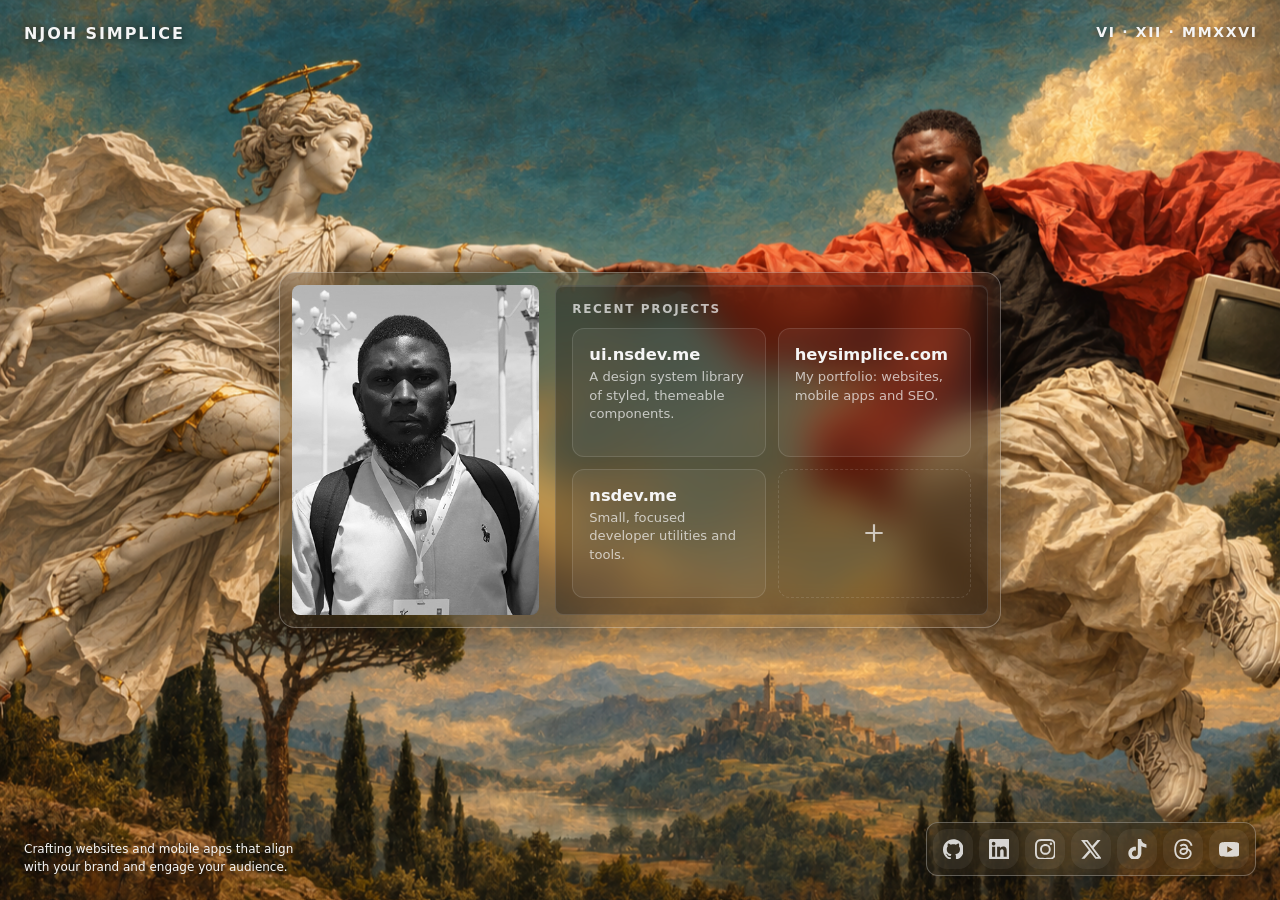
==== public/index.html @ aa4bbde0 "Build linktree page: glass card, dock, icons and site metadata Add the single-page link hub: black &" ====
<!doctype html>
<html lang="en">
  <head>
    <meta charset="UTF-8" />
    <meta name="viewport" content="width=device-width, initial-scale=1.0" />
    <title>Njoh Simplice Links</title>
    <meta
      name="description"
      content="All the links to Njoh Simplice's profiles and projects in one place."
    />
    <meta name="theme-color" content="#000000" />
    <link rel="icon" href="./favicon.ico" sizes="48x48" />
    <link rel="icon" href="./icon-192.png" type="image/png" sizes="192x192" />
    <link rel="apple-touch-icon" href="./apple-touch-icon.png" />
    <link rel="manifest" href="./manifest.webmanifest" />
    <link rel="preload" as="image" href="./assets/images/background.png" />
    <link
      rel="preload"
      as="font"
      type="font/woff2"
      href="./assets/fonts/host-grotesk-latin.woff2"
      crossorigin
    />
    <link rel="stylesheet" href="./src/css/main.css" />
  </head>
  <body>
    <svg width="0" height="0" style="position: absolute" aria-hidden="true">
      <symbol id="i-github" viewBox="0 0 24 24">
        <path
          d="M12 .297c-6.63 0-12 5.373-12 12 0 5.303 3.438 9.8 8.205 11.385.6.113.82-.258.82-.577 0-.285-.01-1.04-.015-2.04-3.338.724-4.042-1.61-4.042-1.61C4.422 18.07 3.633 17.7 3.633 17.7c-1.087-.744.084-.729.084-.729 1.205.084 1.838 1.236 1.838 1.236 1.07 1.835 2.809 1.305 3.495.998.108-.776.417-1.305.76-1.605-2.665-.3-5.466-1.332-5.466-5.93 0-1.31.465-2.38 1.235-3.22-.135-.303-.54-1.523.105-3.176 0 0 1.005-.322 3.3 1.23.96-.267 1.98-.399 3-.405 1.02.006 2.04.138 3 .405 2.28-1.552 3.285-1.23 3.285-1.23.645 1.653.24 2.873.12 3.176.765.84 1.23 1.91 1.23 3.22 0 4.61-2.805 5.625-5.475 5.92.42.36.81 1.096.81 2.22 0 1.606-.015 2.896-.015 3.286 0 .315.21.69.825.57C20.565 22.092 24 17.592 24 12.297c0-6.627-5.373-12-12-12"
        />
      </symbol>
      <symbol id="i-linkedin" viewBox="0 0 24 24">
        <path
          d="M20.447 20.452h-3.554v-5.569c0-1.328-.027-3.037-1.852-3.037-1.853 0-2.136 1.445-2.136 2.939v5.667H9.351V9h3.414v1.561h.046c.477-.9 1.637-1.85 3.37-1.85 3.601 0 4.267 2.37 4.267 5.455v6.286zM5.337 7.433c-1.144 0-2.063-.926-2.063-2.065 0-1.138.92-2.063 2.063-2.063 1.14 0 2.064.925 2.064 2.063 0 1.139-.925 2.065-2.064 2.065zm1.782 13.019H3.555V9h3.564v11.452zM22.225 0H1.771C.792 0 0 .774 0 1.729v20.542C0 23.227.792 24 1.771 24h20.451C23.2 24 24 23.227 24 22.271V1.729C24 .774 23.2 0 22.222 0h.003z"
        />
      </symbol>
      <symbol id="i-instagram" viewBox="0 0 24 24">
        <path
          d="M7.0301.084c-1.2768.0602-2.1487.264-2.911.5634-.7888.3075-1.4575.72-2.1228 1.3877-.6652.6677-1.075 1.3368-1.3802 2.127-.2954.7638-.4956 1.6365-.552 2.914-.0564 1.2775-.0689 1.6882-.0626 4.947.0062 3.2586.0206 3.6671.0825 4.9473.061 1.2765.264 2.1482.5635 2.9107.308.7889.72 1.4573 1.388 2.1228.6679.6655 1.3365 1.0743 2.1285 1.38.7632.295 1.6361.4961 2.9134.552 1.2773.056 1.6884.069 4.9462.0627 3.2578-.0062 3.668-.0207 4.9478-.0814 1.28-.0607 2.147-.2652 2.9098-.5633.7889-.3086 1.4578-.72 2.1228-1.3881.665-.6682 1.0745-1.3378 1.3795-2.1284.2957-.7632.4966-1.636.552-2.9124.056-1.2809.0692-1.6898.063-4.948-.0063-3.2583-.021-3.6668-.0817-4.9465-.0607-1.2797-.264-2.1487-.5633-2.9117-.3084-.7889-.72-1.4568-1.3876-2.1228C21.2982 1.33 20.628.9208 19.8378.6165 19.074.321 18.2017.1197 16.9244.0645 15.6471.0093 15.236-.005 11.977.0014 8.718.0076 8.31.0215 7.0301.0839m.1402 21.6932c-1.17-.0509-1.8053-.2453-2.2287-.408-.5606-.216-.96-.4771-1.3819-.895-.422-.4178-.6811-.8186-.9-1.378-.1644-.4234-.3624-1.058-.4171-2.228-.0595-1.2645-.072-1.6442-.079-4.848-.007-3.2037.0053-3.583.0607-4.848.05-1.169.2456-1.805.408-2.2282.216-.5613.4762-.96.895-1.3816.4188-.4217.8184-.6814 1.3783-.9003.423-.1651 1.0575-.3614 2.227-.4171 1.2655-.06 1.6447-.072 4.848-.079 3.2033-.007 3.5835.005 4.8495.0608 1.169.0508 1.8053.2445 2.228.408.5608.216.96.4754 1.3816.895.4217.4194.6816.8176.9005 1.3787.1653.4217.3617 1.056.4169 2.2263.0602 1.2655.0739 1.645.0796 4.848.0058 3.203-.0055 3.5834-.061 4.848-.051 1.17-.245 1.8055-.408 2.2294-.216.5604-.4763.96-.8954 1.3814-.419.4215-.8181.6811-1.3783.9-.4224.1649-1.0577.3617-2.2262.4174-1.2656.0595-1.6448.072-4.8493.079-3.2045.007-3.5825-.006-4.848-.0608M16.953 5.5864A1.44 1.44 0 1 0 18.39 4.144a1.44 1.44 0 0 0-1.437 1.4424M5.8385 12.012c.0067 3.4032 2.7706 6.1557 6.173 6.1493 3.4026-.0065 6.157-2.7701 6.1506-6.1733-.0065-3.4032-2.771-6.1565-6.174-6.1498-3.403.0067-6.156 2.771-6.1496 6.1738M8 12.0077a4 4 0 1 1 4.008 3.9921A3.9996 3.9996 0 0 1 8 12.0077"
        />
      </symbol>
      <symbol id="i-x" viewBox="0 0 24 24">
        <path
          d="M18.901 1.153h3.68l-8.04 9.19L24 22.846h-7.406l-5.8-7.584-6.638 7.584H.474l8.6-9.83L0 1.154h7.594l5.243 6.932ZM17.61 20.644h2.039L6.486 3.24H4.298Z"
        />
      </symbol>
      <symbol id="i-tiktok" viewBox="0 0 24 24">
        <path
          d="M12.525.02c1.31-.02 2.61-.01 3.91-.02.08 1.53.63 3.09 1.75 4.17 1.12 1.11 2.7 1.62 4.24 1.79v4.03c-1.44-.05-2.89-.35-4.2-.97-.57-.26-1.1-.59-1.62-.93-.01 2.92.01 5.84-.02 8.75-.08 1.4-.54 2.79-1.35 3.94-1.31 1.92-3.58 3.17-5.91 3.21-1.43.08-2.86-.31-4.08-1.03-2.02-1.19-3.44-3.37-3.65-5.71-.02-.5-.03-1-.01-1.49.18-1.9 1.12-3.72 2.58-4.96 1.66-1.44 3.98-2.13 6.15-1.72.02 1.48-.04 2.96-.04 4.44-.99-.32-2.15-.23-3.02.37-.63.41-1.11 1.04-1.36 1.75-.21.51-.15 1.07-.14 1.61.24 1.64 1.82 3.02 3.5 2.87 1.12-.01 2.19-.66 2.77-1.61.19-.33.4-.67.41-1.06.1-1.79.06-3.57.07-5.36.01-4.03-.01-8.05.02-12.07z"
        />
      </symbol>
      <symbol id="i-threads" viewBox="0 0 24 24">
        <path
          d="M12.186 24h-.007c-3.581-.024-6.334-1.205-8.184-3.509C2.35 18.44 1.5 15.586 1.472 12.01v-.017c.03-3.579.879-6.43 2.525-8.482C5.845 1.205 8.6.024 12.18 0h.014c2.746.02 5.043.725 6.826 2.098 1.677 1.29 2.858 3.13 3.509 5.467l-2.04.569c-1.104-3.96-3.898-5.984-8.304-6.015-2.91.022-5.11.936-6.54 2.717C4.307 6.504 3.616 8.914 3.589 12c.027 3.086.718 5.496 2.057 7.164 1.43 1.783 3.631 2.698 6.54 2.717 2.623-.02 4.358-.631 5.8-2.045 1.647-1.613 1.618-3.593 1.09-4.798-.31-.71-.873-1.3-1.634-1.75-.192 1.352-.622 2.446-1.284 3.272-.886 1.102-2.14 1.704-3.73 1.79-1.202.065-2.361-.218-3.259-.801-1.063-.689-1.685-1.74-1.752-2.964-.065-1.19.408-2.285 1.33-3.082.88-.76 2.119-1.207 3.583-1.291a13.853 13.853 0 0 1 3.02.142c-.126-.742-.375-1.332-.75-1.757-.513-.586-1.308-.883-2.359-.89h-.029c-.844 0-1.992.232-2.721 1.32L7.734 7.847c.98-1.454 2.568-2.256 4.478-2.256h.044c3.194.02 5.097 1.975 5.287 5.388.108.046.216.094.321.142 1.49.7 2.58 1.761 3.154 3.07.797 1.82.871 4.79-1.548 7.158-1.85 1.81-4.094 2.628-7.277 2.65Zm1.003-11.69c-.242 0-.487.007-.739.021-1.836.103-2.98.946-2.916 2.143.067 1.256 1.452 1.839 2.784 1.767 1.224-.065 2.818-.543 3.086-3.71a10.5 10.5 0 0 0-2.215-.221z"
        />
      </symbol>
      <symbol id="i-plus" viewBox="0 0 24 24"><path d="M11 4h2v7h7v2h-7v7h-2v-7H4v-2h7z" /></symbol>
      <symbol id="i-youtube" viewBox="0 0 24 24"><path d="M23.498 6.186a3.016 3.016 0 0 0-2.122-2.136C19.505 3.545 12 3.545 12 3.545s-7.505 0-9.377.505A3.017 3.017 0 0 0 .502 6.186C0 8.07 0 12 0 12s0 3.93.502 5.814a3.016 3.016 0 0 0 2.122 2.136c1.871.505 9.376.505 9.376.505s7.505 0 9.377-.505a3.015 3.015 0 0 0 2.122-2.136C24 15.93 24 12 24 12s0-3.93-.502-5.814zM9.545 15.568V8.432L15.818 12l-6.273 3.568z" /></symbol>
    </svg>

    <h1 class="brand" aria-label="Njoh Simplice"><span aria-hidden="true">Njoh Simplice</span></h1>
    <time class="date" id="today"></time>
    <p class="tagline">
      Crafting websites and mobile apps that align with your brand and engage
      your audience.
    </p>

    <div class="page">
      <main class="card">
      <figure class="photo">
        <img
          src="./assets/images/profile.png"
          alt="Portrait of Njoh Simplice"
          width="512"
          height="512"
        />
      </figure>

      <section aria-labelledby="projects-title">
        <h2 id="projects-title" class="section-title">Recent projects</h2>
        <ul class="projects">
          <li>
            <a class="project" href="https://ui.nsdev.me" target="_blank" rel="noopener noreferrer">
              <span class="project-name">ui.nsdev.me</span>
              <span class="project-desc">A design system library of styled, themeable components.</span>
            </a>
          </li>
          <li>
            <a class="project" href="https://heysimplice.com" target="_blank" rel="noopener noreferrer">
              <span class="project-name">heysimplice.com</span>
              <span class="project-desc">My portfolio: websites, mobile apps and SEO.</span>
            </a>
          </li>
          <li>
            <a class="project" href="https://nsdev.me" target="_blank" rel="noopener noreferrer">
              <span class="project-name">nsdev.me</span>
              <span class="project-desc">Small, focused developer utilities and tools.</span>
            </a>
          </li>
          <li>
            <div class="project project-empty" aria-hidden="true">
              <svg><use href="#i-plus" /></svg>
            </div>
          </li>
        </ul>
      </section>

    </main>

    <nav aria-label="Social links">
      <ul class="socials">  
            <li>
              <a
                class="social"
                href="https://github.com/njoh-simplice"
                target="_blank"
                rel="noopener noreferrer"
                aria-label="GitHub"
              >
                <svg aria-hidden="true"><use href="#i-github" /></svg>
              </a>
              <span class="tip" aria-hidden="true">GitHub</span>
            </li>
            <li>
              <a
                class="social"
                href="https://www.linkedin.com/in/njoh-simplice-junior/"
                target="_blank"
                rel="noopener noreferrer"
                aria-label="LinkedIn"
              >
                <svg aria-hidden="true"><use href="#i-linkedin" /></svg>
              </a>
              <span class="tip" aria-hidden="true">LinkedIn</span>
            </li>
            <li>
              <a
                class="social"
                href="https://www.instagram.com/njoh_simplice"
                target="_blank"
                rel="noopener noreferrer"
                aria-label="Instagram"
              >
                <svg aria-hidden="true"><use href="#i-instagram" /></svg>
              </a>
              <span class="tip" aria-hidden="true">Instagram</span>
            </li>
            <li>
              <a
                class="social"
                href="https://x.com/njoh_simplice"
                target="_blank"
                rel="noopener noreferrer"
                aria-label="X"
              >
                <svg aria-hidden="true"><use href="#i-x" /></svg>
              </a>
              <span class="tip" aria-hidden="true">X</span>
            </li>
            <li>
              <a
                class="social"
                href="#"
                target="_blank"
                rel="noopener noreferrer"
                aria-label="TikTok"
              >
                <svg aria-hidden="true"><use href="#i-tiktok" /></svg>
              </a>
              <span class="tip" aria-hidden="true">TikTok</span>
            </li>
            <li>
              <a
                class="social"
                href="https://www.threads.com/@njoh_simplice"
                target="_blank"
                rel="noopener noreferrer"
                aria-label="Threads"
              >
                <svg aria-hidden="true"><use href="#i-threads" /></svg>
              </a>
              <span class="tip" aria-hidden="true">Threads</span>
            </li>
            <li>
              <a
                class="social"
                href="https://www.youtube.com/@HeySimplice"
                target="_blank"
                rel="noopener noreferrer"
                aria-label="YouTube"
              >
                <svg aria-hidden="true"><use href="#i-youtube" /></svg>
              </a>
              <span class="tip" aria-hidden="true">YouTube</span>
            </li>
                </ul>
    </nav>
    </div>
    <script src="./src/js/main.js"></script>
  </body>
</html>
---- public/src/css/main.css ----
@font-face {
  font-family: "Host Grotesk";
  font-style: normal;
  font-weight: 300 800;
  font-display: swap;
  src: url("../../assets/fonts/host-grotesk-latin-ext.woff2") format("woff2");
  unicode-range: U+0100-02BA, U+02BD-02C5, U+02C7-02CC, U+02CE-02D7, U+02DD-02FF, U+0304, U+0308,
    U+0329, U+1D00-1DBF, U+1E00-1E9F, U+1EF2-1EFF, U+2020, U+20A0-20AB, U+20AD-20C0, U+2113,
    U+2C60-2C7F, U+A720-A7FF;
}

@font-face {
  font-family: "Host Grotesk";
  font-style: normal;
  font-weight: 300 800;
  font-display: swap;
  src: url("../../assets/fonts/host-grotesk-latin.woff2") format("woff2");
  unicode-range: U+0000-00FF, U+0131, U+0152-0153, U+02BB-02BC, U+02C6, U+02DA, U+02DC, U+0304,
    U+0308, U+0329, U+2000-206F, U+20AC, U+2122, U+2191, U+2193, U+2212, U+2215, U+FEFF, U+FFFD;
}

:root {
  --text: #f5f5f5;
  --muted: rgba(245, 245, 245, 0.72);
  --glass-item: rgba(255, 255, 255, 0.05);
  --glass-item-hover: rgba(255, 255, 255, 0.11);
  --border: rgba(255, 255, 255, 0.12);
  --glass-bg: linear-gradient(rgba(0, 0, 0, 0.26), rgba(0, 0, 0, 0.26)), rgba(255, 255, 255, 0.06);
  --glass-border: rgba(255, 255, 255, 0.28);
  --radius-card: 16px;
  --radius-item: 12px;
}

*,
*::before,
*::after {
  box-sizing: border-box;
}

html {
  min-height: 100%;
  background: #000 url("../../assets/images/background.png") center / cover no-repeat fixed;
}

body {
  margin: 0;
  min-height: 100vh;
  min-height: 100dvh;
  display: grid;
  place-items: center;
  padding: 24px 16px;
  font-family: "Host Grotesk", system-ui, -apple-system, "Segoe UI", sans-serif;
  color: var(--text);
  -webkit-font-smoothing: antialiased;
}

ul {
  list-style: none;
  margin: 0;
  padding: 0;
}

a {
  color: inherit;
  text-decoration: none;
}

a:focus-visible {
  outline: 2px solid #fff;
  outline-offset: 2px;
}

/* ---------- Central card (black morphism) ---------- */

.page {
  width: 100%;
  max-width: 722px;
}

/* One glass card (same glass as the social dock) holding photo + projects */
.card {
  display: grid;
  grid-template-columns: 4fr 7fr;
  gap: 16px;
  padding: 12px;
  background: var(--glass-bg);
  border: 1px solid var(--glass-border);
  border-radius: var(--radius-card);
  -webkit-backdrop-filter: blur(18px) saturate(140%);
  backdrop-filter: blur(18px) saturate(140%);
  box-shadow: 0 10px 30px rgba(0, 0, 0, 0.35);
  animation: rise 0.7s cubic-bezier(0.2, 0.7, 0.2, 1) both;
}

/* Black & white portrait */
.photo {
  position: relative;
  margin: 0;
  aspect-ratio: 3 / 4;
}

.photo img {
  position: absolute;
  inset: 0;
  width: 100%;
  height: 100%;
  object-fit: cover;
  object-position: center 22%;
  border-radius: 8px;
  filter: grayscale(1) contrast(1.05);
}

/* Projects block: black-glass panel, same height as the portrait beside it */
.card > section {
  display: flex;
  flex-direction: column;
  padding: 16px;
  background: rgba(8, 8, 10, 0.3);
  border: 1px solid var(--border);
  border-radius: 8px;
  box-shadow: inset 0 1px 0 rgba(255, 255, 255, 0.1);
}

/* project cards stretch to fill the height set by the portrait */
.card > section .projects {
  flex: 1;
  grid-auto-rows: 1fr;
}

@keyframes rise {
  from {
    opacity: 0;
    transform: translateY(16px);
  }
}

/* ---------- Corner text ---------- */

.brand,
.date,
.tagline {
  position: fixed;
  z-index: 10;
  margin: 0;
  text-align: left;
  text-shadow: 0 1px 10px rgba(0, 0, 0, 0.7);
}

.brand {
  top: 24px;
  left: 24px;
  font-size: 1rem;
  font-weight: 700;
  letter-spacing: 0.12em;
  text-transform: uppercase;
  cursor: default;
}

.date {
  top: 24px;
  right: 24px;
  font-size: 0.875rem;
  font-weight: 600;
  letter-spacing: 0.12em;
  white-space: nowrap;
  text-align: right;
  margin-right: -0.12em; /* cancel the trailing letter-spacing so the edge lines up */
}

.tagline {
  bottom: 24px;
  left: 24px;
  max-width: 280px;
  font-size: 12px;
  line-height: 1.5;
}

/* ---------- Sections ---------- */

.section-title {
  margin: 0 0 12px;
  font-size: 0.75rem;
  font-weight: 600;
  letter-spacing: 0.14em;
  text-transform: uppercase;
  color: var(--muted);
}

/* ---------- Projects: 2 x 2 ---------- */

.projects {
  display: grid;
  grid-template-columns: repeat(2, 1fr);
  gap: 12px;
}

.project {
  position: relative;
  display: flex;
  flex-direction: column;
  gap: 4px;
  height: 100%;
  padding: 16px;
  background: var(--glass-item);
  border: 1px solid var(--border);
  border-radius: var(--radius-item);
  transition:
    background 0.25s ease,
    border-color 0.25s ease;
}

.project-name {
  font-size: 1.02rem;
  font-weight: 650;
}

.project-desc {
  font-size: 0.82rem;
  line-height: 1.4;
  color: var(--muted);
}

.project:hover,
.project:focus-visible {
  background: var(--glass-item-hover);
  border-color: rgba(255, 255, 255, 0.25);
}

/* ---------- Project: empty "add" card ---------- */

.project-empty {
  display: grid;
  place-items: center;
  min-height: 72px;
  border-style: dashed;
  background: transparent;
  color: var(--muted);
}

.project-empty svg {
  width: 26px;
  height: 26px;
  fill: currentColor;
}

/* ---------- Socials: icons, outside the card ---------- */

.page nav {
  position: fixed;
  right: 24px;
  bottom: 24px;
  z-index: 10;
  display: flex;
  align-items: flex-end;
  height: 54px;
  padding: 6px;
  background: var(--glass-bg);
  border: 1px solid var(--glass-border);
  border-radius: var(--radius-item);
  -webkit-backdrop-filter: blur(18px) saturate(140%);
  backdrop-filter: blur(18px) saturate(140%);
  box-shadow: 0 10px 30px rgba(0, 0, 0, 0.35);
}

/* Tiles sit on the bottom edge and grow upward past the bar (see main.js). */
.socials {
  display: flex;
  align-items: flex-end;
  gap: 6px;
}

.socials li {
  position: relative;
  flex: none;
}

.social {
  display: grid;
  place-items: center;
  width: 40px;
  aspect-ratio: 1;
  border-radius: 36%;
  background: rgba(255, 255, 255, 0.07);
  opacity: 0.85;
  transition: opacity 0.3s ease;
}

.social svg {
  width: 52%;
  height: auto;
  aspect-ratio: 1;
  fill: currentColor;
}

.social:hover,
.social:focus-visible {
  opacity: 1;
}

/* Label that fades in above the hovered icon */
.tip {
  position: absolute;
  bottom: calc(100% + 14px);
  left: 50%;
  padding: 4px 8px;
  font-size: 0.8rem;
  font-weight: 600;
  white-space: nowrap;
  pointer-events: none;
  background: rgba(8, 8, 10, 0.7);
  border: 1px solid var(--border);
  border-radius: 8px;
  -webkit-backdrop-filter: blur(12px);
  backdrop-filter: blur(12px);
  opacity: 0;
  filter: blur(6px);
  transform: translate(-50%, 6px);
  transition:
    opacity 0.3s ease,
    filter 0.3s ease,
    transform 0.3s ease;
}

.socials li:hover .tip,
.socials li:has(.social:focus-visible) .tip {
  opacity: 1;
  filter: blur(0);
  transform: translate(-50%, 0);
}

/* ---------- Small screens ---------- */

@media (max-width: 760px) {
  /* Normal page flow: card centered, tagline as a footer after it */
  body {
    display: flex;
    flex-direction: column;
    align-items: center;
    padding: 56px 16px 100px;
  }

  .page {
    max-width: 560px;
    margin-block: auto;
  }

  .card {
    grid-template-columns: 1fr;
  }

  .photo {
    width: 100%;
    aspect-ratio: 1 / 1;
    margin: 0;
  }

  .card > section {
    padding: 14px;
  }

  .section-title {
    text-align: center;
  }

  /* Name and date: same size, same line, same side margins */
  .brand,
  .date {
    top: 16px;
    font-size: 0.75rem;
    line-height: 1;
    letter-spacing: 0.1em;
  }

  .brand {
    left: 16px;
  }

  .date {
    right: 16px;
    margin-right: -0.1em;
  }

  .tagline {
    position: static;
    order: 2;
    width: 100%;
    max-width: 560px;
    margin: 24px auto 0;
    text-align: center;
    text-shadow: none;
  }

  /* Dock stays fixed (sticky) but centered */
  .page nav {
    left: 50%;
    right: auto;
    bottom: 16px;
    transform: translateX(-50%);
  }
}

@media (max-width: 480px) {
  .card {
    padding: 10px;
  }
}

@media (prefers-reduced-motion: reduce) {
  *,
  *::before,
  *::after {
    animation: none !important;
    transition: none !important;
  }
}
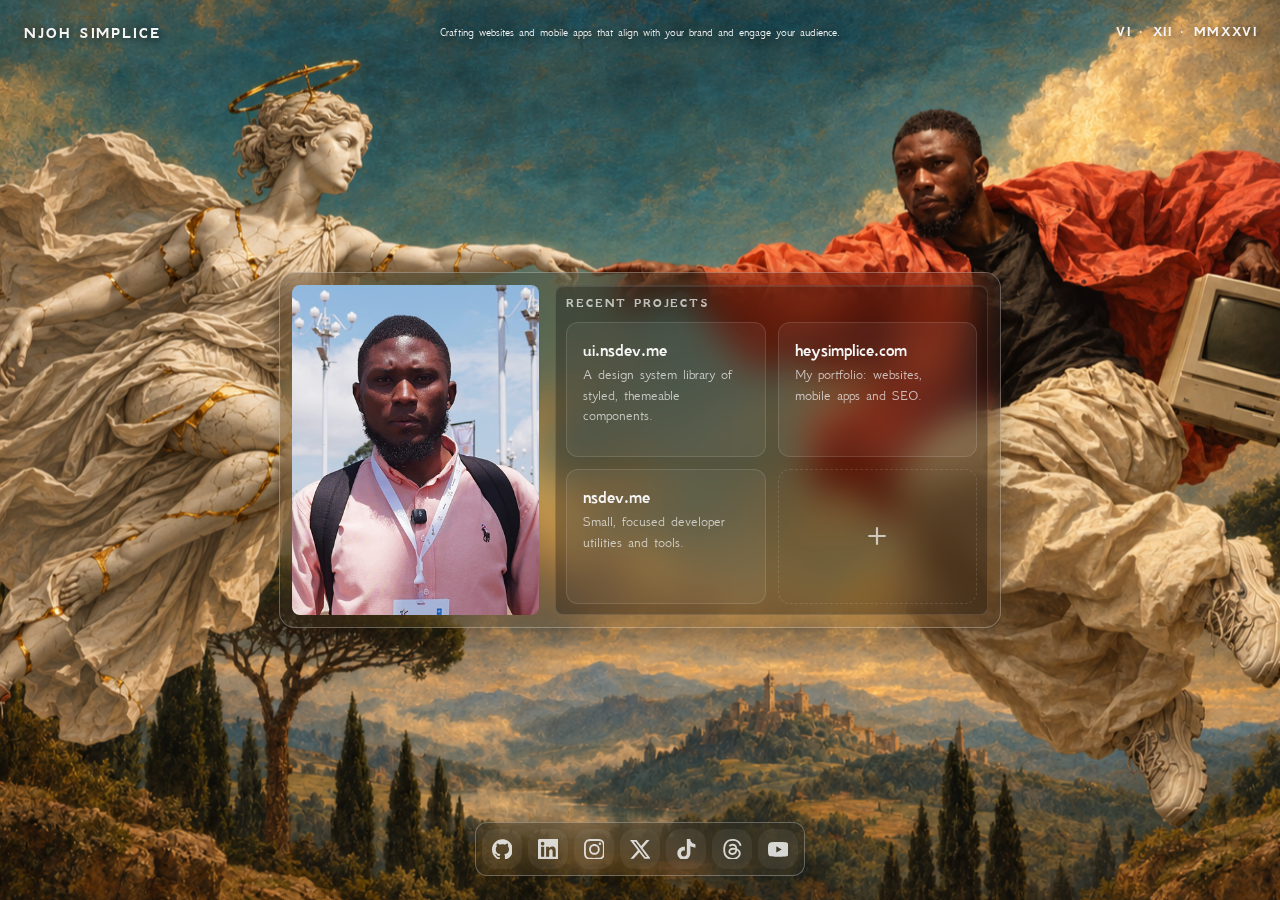
==== commit 17a377ac: "Switch to GFS Neohellenic, rework layout, add test page - GFS Neohellenic replaces Host Grotesk as t" ====
--- a/public/index.html
+++ b/public/index.html
@@ -12,13 +12,14 @@
     <link rel="icon" href="./favicon.ico" sizes="48x48" />
     <link rel="icon" href="./icon-192.png" type="image/png" sizes="192x192" />
     <link rel="apple-touch-icon" href="./apple-touch-icon.png" />
+    <link rel="canonical" href="https://links.heysimplice.com/" />
     <link rel="manifest" href="./manifest.webmanifest" />
     <link rel="preload" as="image" href="./assets/images/background.png" />
     <link
       rel="preload"
       as="font"
       type="font/woff2"
-      href="./assets/fonts/host-grotesk-latin.woff2"
+      href="./assets/fonts/gfs-neohellenic-latin-400.woff2"
       crossorigin
     />
     <link rel="stylesheet" href="./src/css/main.css" />
@@ -99,16 +100,16 @@
             </a>
           </li>
           <li>
-            <div class="project project-empty" aria-hidden="true">
-              <svg><use href="#i-plus" /></svg>
-            </div>
+            <button class="project project-empty" type="button" aria-label="More projects coming soon">
+              <svg aria-hidden="true"><use href="#i-plus" /></svg>
+            </button>
           </li>
         </ul>
       </section>
 
     </main>
 
-    <nav aria-label="Social links">
+    <nav class="dock" aria-label="Social links">
       <ul class="socials">  
             <li>
               <a
@@ -161,7 +162,7 @@
             <li>
               <a
                 class="social"
-                href="#"
+                href="https://www.tiktok.com/@njoh_simplice"
                 target="_blank"
                 rel="noopener noreferrer"
                 aria-label="TikTok"
@@ -197,6 +198,10 @@
                 </ul>
     </nav>
     </div>
+    <div class="toast" id="toast" role="status" aria-live="polite">
+      <span class="toast-text"></span>
+    </div>
+
     <script src="./src/js/main.js"></script>
   </body>
 </html>
--- a/public/src/css/main.css
+++ b/public/src/css/main.css
@@ -1,20 +1,19 @@
 @font-face {
-  font-family: "Host Grotesk";
+  font-family: "GFS Neohellenic";
   font-style: normal;
-  font-weight: 300 800;
+  font-weight: 400;
   font-display: swap;
-  src: url("../../assets/fonts/host-grotesk-latin-ext.woff2") format("woff2");
-  unicode-range: U+0100-02BA, U+02BD-02C5, U+02C7-02CC, U+02CE-02D7, U+02DD-02FF, U+0304, U+0308,
-    U+0329, U+1D00-1DBF, U+1E00-1E9F, U+1EF2-1EFF, U+2020, U+20A0-20AB, U+20AD-20C0, U+2113,
-    U+2C60-2C7F, U+A720-A7FF;
+  src: url("../../assets/fonts/gfs-neohellenic-latin-400.woff2") format("woff2");
+  unicode-range: U+0000-00FF, U+0131, U+0152-0153, U+02BB-02BC, U+02C6, U+02DA, U+02DC, U+0304,
+    U+0308, U+0329, U+2000-206F, U+20AC, U+2122, U+2191, U+2193, U+2212, U+2215, U+FEFF, U+FFFD;
 }
 
 @font-face {
-  font-family: "Host Grotesk";
+  font-family: "GFS Neohellenic";
   font-style: normal;
-  font-weight: 300 800;
+  font-weight: 700;
   font-display: swap;
-  src: url("../../assets/fonts/host-grotesk-latin.woff2") format("woff2");
+  src: url("../../assets/fonts/gfs-neohellenic-latin-700.woff2") format("woff2");
   unicode-range: U+0000-00FF, U+0131, U+0152-0153, U+02BB-02BC, U+02C6, U+02DA, U+02DC, U+0304,
     U+0308, U+0329, U+2000-206F, U+20AC, U+2122, U+2191, U+2193, U+2212, U+2215, U+FEFF, U+FFFD;
 }
@@ -49,7 +48,7 @@
   display: grid;
   place-items: center;
   padding: 24px 16px;
-  font-family: "Host Grotesk", system-ui, -apple-system, "Segoe UI", sans-serif;
+  font-family: "GFS Neohellenic", system-ui, -apple-system, "Segoe UI", sans-serif;
   color: var(--text);
   -webkit-font-smoothing: antialiased;
 }
@@ -92,7 +91,7 @@
   animation: rise 0.7s cubic-bezier(0.2, 0.7, 0.2, 1) both;
 }
 
-/* Black & white portrait */
+/* Portrait */
 .photo {
   position: relative;
   margin: 0;
@@ -107,14 +106,13 @@
   object-fit: cover;
   object-position: center 22%;
   border-radius: 8px;
-  filter: grayscale(1) contrast(1.05);
 }
 
 /* Projects block: black-glass panel, same height as the portrait beside it */
 .card > section {
   display: flex;
   flex-direction: column;
-  padding: 16px;
+  padding: 10px;
   background: rgba(8, 8, 10, 0.3);
   border: 1px solid var(--border);
   border-radius: 8px;
@@ -122,7 +120,11 @@
 }
 
 /* project cards stretch to fill the height set by the portrait */
-.card > section .projects {
+.card > section .projects > li {
+  min-width: 0;
+}
+
+.projects {
   flex: 1;
   grid-auto-rows: 1fr;
 }
@@ -168,9 +170,11 @@
 }
 
 .tagline {
-  bottom: 24px;
-  left: 24px;
-  max-width: 280px;
+  top: 24px;
+  left: 50%;
+  white-space: nowrap;
+  transform: translateX(-50%);
+  text-align: center;
   font-size: 12px;
   line-height: 1.5;
 }
@@ -179,7 +183,7 @@
 
 .section-title {
   margin: 0 0 12px;
-  font-size: 0.75rem;
+  font-size: 0.82rem;
   font-weight: 600;
   letter-spacing: 0.14em;
   text-transform: uppercase;
@@ -210,12 +214,13 @@
 }
 
 .project-name {
-  font-size: 1.02rem;
-  font-weight: 650;
+  font-size: 1.2rem;
+  font-weight: 700;
+  overflow-wrap: anywhere;
 }
 
 .project-desc {
-  font-size: 0.82rem;
+  font-size: 0.92rem;
   line-height: 1.4;
   color: var(--muted);
 }
@@ -229,6 +234,9 @@
 /* ---------- Project: empty "add" card ---------- */
 
 .project-empty {
+  width: 100%;
+  font: inherit;
+  cursor: pointer;
   display: grid;
   place-items: center;
   min-height: 72px;
@@ -243,12 +251,46 @@
   fill: currentColor;
 }
 
-/* ---------- Socials: icons, outside the card ---------- */
-
-.page nav {
+/* ---------- Toast (bottom right) ---------- */
+
+.toast {
   position: fixed;
   right: 24px;
   bottom: 24px;
+  z-index: 20;
+  max-width: min(320px, calc(100vw - 32px));
+  padding: 14px 16px;
+  font-size: 0.95rem;
+  line-height: 1.4;
+  background: var(--glass-bg);
+  border: 1px solid var(--glass-border);
+  border-radius: var(--radius-item);
+  -webkit-backdrop-filter: blur(18px) saturate(140%);
+  backdrop-filter: blur(18px) saturate(140%);
+  box-shadow: 0 10px 30px rgba(0, 0, 0, 0.35);
+  opacity: 0;
+  visibility: hidden;
+  transform: translateY(12px);
+  transition:
+    opacity 0.3s ease,
+    transform 0.3s ease,
+    visibility 0s linear 0.3s;
+}
+
+.toast.is-visible {
+  opacity: 1;
+  visibility: visible;
+  transform: none;
+  transition-delay: 0s;
+}
+
+/* ---------- Socials: icons, outside the card ---------- */
+
+.dock {
+  position: fixed;
+  left: 50%;
+  bottom: 24px;
+  transform: translateX(-50%);
   z-index: 10;
   display: flex;
   align-items: flex-end;
@@ -331,7 +373,7 @@
 /* ---------- Small screens ---------- */
 
 @media (max-width: 760px) {
-  /* Normal page flow: card centered, tagline as a footer after it */
+  /* Normal page flow: tagline on top, card centered below it */
   body {
     display: flex;
     flex-direction: column;
@@ -355,11 +397,24 @@
   }
 
   .card > section {
-    padding: 14px;
+    padding: 10px;
   }
 
   .section-title {
     text-align: center;
+  }
+
+  /* One project card per line */
+  .projects {
+    grid-template-columns: 1fr;
+  }
+
+  .card > section .projects {
+    grid-auto-rows: auto;
+  }
+
+  .project-empty {
+    min-height: 56px;
   }
 
   /* Name and date: same size, same line, same side margins */
@@ -382,20 +437,23 @@
 
   .tagline {
     position: static;
-    order: 2;
     width: 100%;
     max-width: 560px;
-    margin: 24px auto 0;
-    text-align: center;
+    margin: 0 auto 20px;
+    white-space: normal;
+    transform: none;
     text-shadow: none;
   }
 
-  /* Dock stays fixed (sticky) but centered */
-  .page nav {
-    left: 50%;
-    right: auto;
+  /* Dock stays fixed (sticky) and centered */
+  .dock {
     bottom: 16px;
-    transform: translateX(-50%);
+  }
+
+  /* Toast sits above the dock */
+  .toast {
+    right: 16px;
+    bottom: 88px;
   }
 }
 
